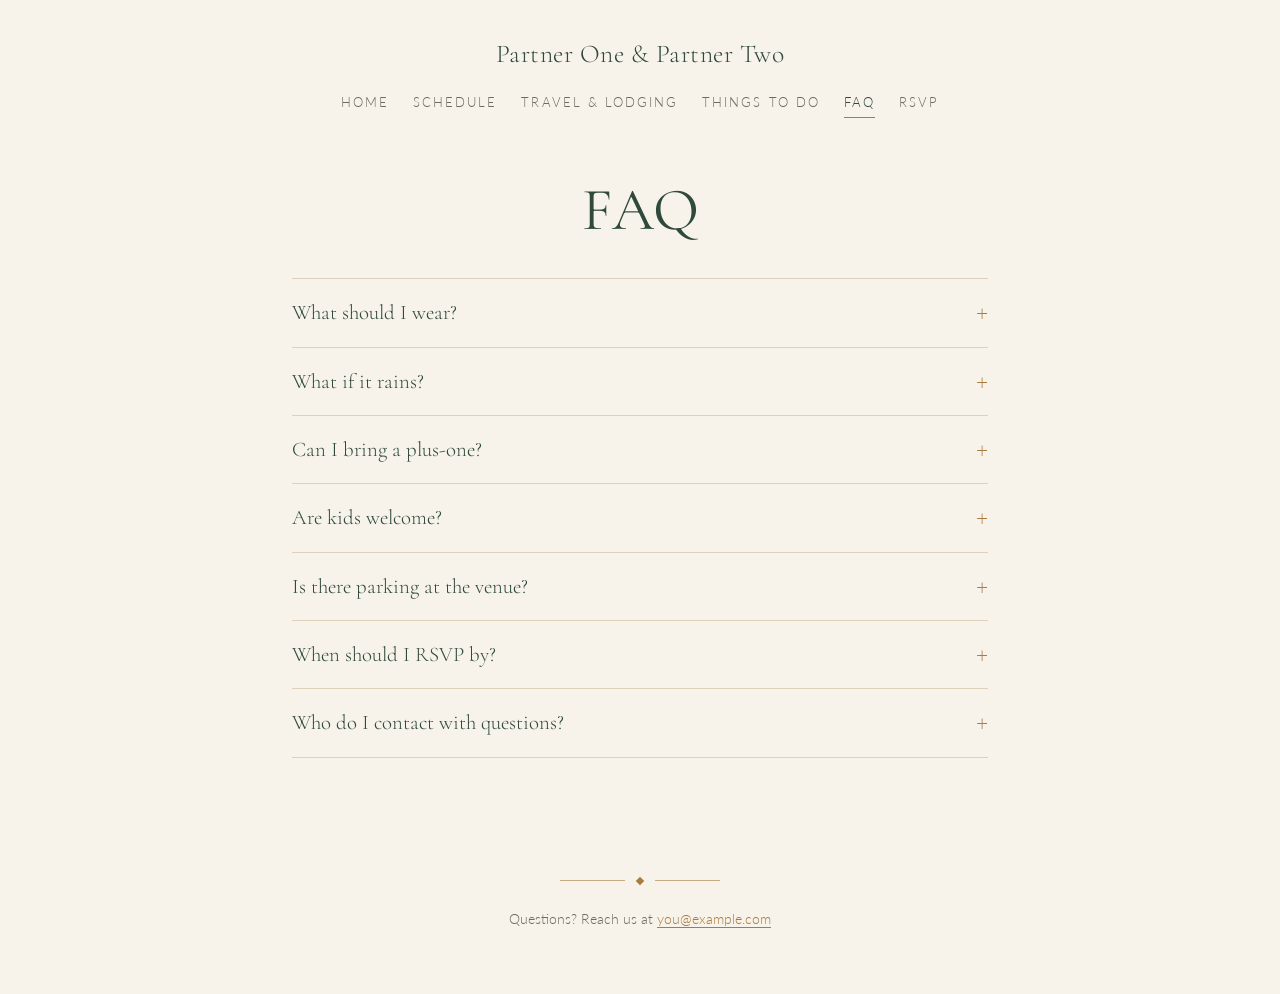
==== faq.html @ 651605bc "Initial wedding site: six pages, PNW palette, custom RSVP form Co-Authored-By: Claude Opus 5.5 <nore" ====
<!DOCTYPE html>
<html lang="en">
<head>
  <meta charset="utf-8">
  <meta name="viewport" content="width=device-width, initial-scale=1">
  <!-- Keeps the site out of Google/Bing search results -->
  <meta name="robots" content="noindex, nofollow">
  <title>FAQ &middot; Partner One &amp; Partner Two</title>
  <link rel="preconnect" href="https://fonts.googleapis.com">
  <link rel="preconnect" href="https://fonts.gstatic.com" crossorigin>
  <link href="https://fonts.googleapis.com/css2?family=Cormorant+Garamond:wght@400;500&family=Lato:wght@300;400;700&display=swap" rel="stylesheet">
  <link rel="stylesheet" href="css/style.css">
</head>
<body>

  <header class="site-header">
    <a class="site-title" href="index.html">Partner One &amp; Partner Two</a>
    <nav class="site-nav">
      <a href="index.html">Home</a>
      <a href="schedule.html">Schedule</a>
      <a href="travel.html">Travel &amp; Lodging</a>
      <a href="things-to-do.html">Things to Do</a>
      <a href="faq.html" aria-current="page">FAQ</a>
      <a href="rsvp.html">RSVP</a>
    </nav>
  </header>

  <main>
    <section class="page-intro">
      <h1>FAQ</h1>
    </section>

    <div class="faq">
      <details>
        <summary>What should I wear?</summary>
        <p>Dress code goes here (e.g. cocktail attire). The ceremony is outdoors on grass, so
        consider shoes that won't sink, and bring a layer &mdash; evenings get cool.</p>
      </details>
      <details>
        <summary>What if it rains?</summary>
        <p>We have a covered backup plan, so the celebration goes on either way.</p>
      </details>
      <details>
        <summary>Can I bring a plus-one?</summary>
        <p>Your invitation will list everyone we've reserved a seat for. If you have questions,
        just reach out to us.</p>
      </details>
      <details>
        <summary>Are kids welcome?</summary>
        <p>Your answer here.</p>
      </details>
      <details>
        <summary>Is there parking at the venue?</summary>
        <p>Your answer here. If there's a shuttle, mention pickup times and locations.</p>
      </details>
      <details>
        <summary>When should I RSVP by?</summary>
        <p>Please <a href="rsvp.html">RSVP</a> by Month Day, 2027.</p>
      </details>
      <details>
        <summary>Who do I contact with questions?</summary>
        <p>Email us at <a href="mailto:you@example.com">you@example.com</a>.</p>
      </details>
    </div>
  </main>

  <footer class="site-footer">
    <div class="divider"><span></span></div>
    <p>Questions? Reach us at <a href="mailto:you@example.com">you@example.com</a></p>
  </footer>
</body>
</html>
---- css/style.css ----
/* ==========================================================
   Wedding site styles
   Palette: Pacific Northwest greens + golden browns
   ========================================================== */

:root {
  --fir: #2f4a3a;         /* deep evergreen — headings, nav */
  --moss: #6b7f5e;        /* soft moss — accents */
  --sage: #dfe4d6;        /* pale sage — placeholder fills, panels */
  --gold: #a87b3f;        /* golden brown — links, rules */
  --bark: #6e5132;        /* darker brown — hover */
  --cream: #f7f3ea;       /* page background */
  --paper: #fffdf8;       /* cards */
  --ink: #2b2a26;         /* body text */
  --muted: #6f6a60;       /* secondary text */

  --serif: "Cormorant Garamond", Georgia, "Times New Roman", serif;
  --sans: "Lato", "Helvetica Neue", Arial, sans-serif;

  --max: 46rem;
}

* { box-sizing: border-box; }

html { -webkit-text-size-adjust: 100%; }

body {
  margin: 0;
  background: var(--cream);
  color: var(--ink);
  font-family: var(--sans);
  font-size: 1.0625rem;
  line-height: 1.7;
  font-weight: 300;
}

img { max-width: 100%; height: auto; display: block; }

a { color: var(--gold); text-decoration-thickness: 1px; text-underline-offset: 3px; }
a:hover { color: var(--bark); }

h1, h2, h3 {
  font-family: var(--serif);
  font-weight: 500;
  color: var(--fir);
  line-height: 1.2;
  margin: 0 0 0.5em;
}
h1 { font-size: clamp(2.4rem, 7vw, 3.75rem); font-weight: 400; }
h2 { font-size: clamp(1.7rem, 4.5vw, 2.25rem); margin-top: 2.25rem; }
h3 { font-size: 1.4rem; margin-top: 1.75rem; }

p { margin: 0 0 1.1em; }

strong { font-weight: 700; }

/* ---------- Header / nav ---------- */

.site-header {
  text-align: center;
  padding: 2rem 1rem 1rem;
}

.site-title {
  font-family: var(--serif);
  font-size: 1.6rem;
  color: var(--fir);
  text-decoration: none;
  letter-spacing: 0.02em;
}
.site-title:hover { color: var(--fir); }

.site-nav {
  margin-top: 0.75rem;
  display: flex;
  flex-wrap: wrap;
  justify-content: center;
  gap: 0.25rem 1.5rem;
}

.site-nav a {
  color: var(--muted);
  text-decoration: none;
  font-size: 0.8rem;
  letter-spacing: 0.16em;
  text-transform: uppercase;
  padding: 0.25rem 0;
  border-bottom: 1px solid transparent;
}
.site-nav a:hover { color: var(--fir); }
.site-nav a[aria-current="page"] {
  color: var(--fir);
  border-bottom-color: var(--gold);
}

/* ---------- Layout ---------- */

main {
  max-width: var(--max);
  margin: 0 auto;
  padding: 1rem 1.25rem 4rem;
}

.page-intro {
  text-align: center;
  margin: 1.5rem 0 2rem;
}
.page-intro p { color: var(--muted); }

/* Thin gold divider with a small center diamond */
.divider {
  display: flex;
  align-items: center;
  gap: 0.75rem;
  max-width: 10rem;
  margin: 1.5rem auto;
  color: var(--gold);
}
.divider::before, .divider::after {
  content: "";
  flex: 1;
  height: 1px;
  background: currentColor;
  opacity: 0.6;
}
.divider span {
  width: 6px; height: 6px;
  background: currentColor;
  transform: rotate(45deg);
}

/* ---------- Home hero ---------- */

.hero {
  text-align: center;
  margin-top: 1rem;
}
.hero .photo-placeholder, .hero img { margin-bottom: 2rem; }
.hero .eyebrow {
  font-size: 0.8rem;
  letter-spacing: 0.2em;
  text-transform: uppercase;
  color: var(--moss);
  margin-bottom: 0.5rem;
}
.hero .details {
  font-family: var(--serif);
  font-size: 1.35rem;
  color: var(--bark);
  margin: 0.25rem 0;
}

/* ---------- Photos & placeholders ---------- */

.photo {
  border-radius: 2px;
  overflow: hidden;
}

/* Placeholder box — delete these once real photos are in */
.photo-placeholder {
  display: flex;
  align-items: center;
  justify-content: center;
  background: var(--sage);
  color: var(--moss);
  font-size: 0.8rem;
  letter-spacing: 0.12em;
  text-transform: uppercase;
  border-radius: 2px;
  aspect-ratio: 1 / 1;
  width: 100%;
}

.ratio-wide   { aspect-ratio: 3 / 2; }
.ratio-banner { aspect-ratio: 16 / 7; }

img.ratio-wide, img.ratio-banner, img.ratio-square {
  width: 100%;
  object-fit: cover;
}
img.ratio-square { aspect-ratio: 1 / 1; }

.photo-row {
  display: grid;
  grid-template-columns: repeat(3, 1fr);
  gap: 0.75rem;
  margin: 2rem 0;
}
@media (max-width: 520px) {
  .photo-row { gap: 0.5rem; }
}

figure { margin: 2rem 0; }
figcaption {
  font-size: 0.85rem;
  color: var(--muted);
  text-align: center;
  margin-top: 0.5rem;
}

/* ---------- Schedule ---------- */

.timeline {
  list-style: none;
  padding: 0;
  margin: 1.5rem 0;
}
.timeline li {
  display: grid;
  grid-template-columns: 7rem 1fr;
  gap: 1.25rem;
  padding: 1.25rem 0;
  border-top: 1px solid rgba(168, 123, 63, 0.3);
}
.timeline li:last-child { border-bottom: 1px solid rgba(168, 123, 63, 0.3); }
.timeline .time {
  font-family: var(--serif);
  font-size: 1.25rem;
  color: var(--gold);
}
.timeline h3 { margin: 0 0 0.25rem; font-size: 1.3rem; }
.timeline p { margin: 0; color: var(--muted); }
@media (max-width: 520px) {
  .timeline li { grid-template-columns: 1fr; gap: 0.25rem; }
}

/* ---------- Cards (lodging, activities) ---------- */

.cards {
  display: grid;
  grid-template-columns: repeat(auto-fit, minmax(14rem, 1fr));
  gap: 1rem;
  margin: 1.5rem 0;
}
.card {
  background: var(--paper);
  border: 1px solid rgba(47, 74, 58, 0.12);
  padding: 1.25rem 1.25rem 0.5rem;
  border-radius: 2px;
}
.card h3 { margin-top: 0; font-size: 1.3rem; }
.card .meta {
  font-size: 0.8rem;
  letter-spacing: 0.1em;
  text-transform: uppercase;
  color: var(--moss);
  margin-bottom: 0.5rem;
}

/* ---------- FAQ ---------- */

.faq details {
  border-top: 1px solid rgba(168, 123, 63, 0.3);
  padding: 1rem 0;
}
.faq details:last-child { border-bottom: 1px solid rgba(168, 123, 63, 0.3); }
.faq summary {
  font-family: var(--serif);
  font-size: 1.3rem;
  color: var(--fir);
  cursor: pointer;
  list-style: none;
  display: flex;
  justify-content: space-between;
  gap: 1rem;
}
.faq summary::-webkit-details-marker { display: none; }
.faq summary::after {
  content: "+";
  color: var(--gold);
  font-family: var(--sans);
  font-weight: 300;
}
.faq details[open] summary::after { content: "–"; }
.faq details p { margin: 0.75rem 0 0; }

/* ---------- RSVP form ---------- */

.rsvp-form {
  background: var(--paper);
  border: 1px solid rgba(47, 74, 58, 0.12);
  padding: 2rem 1.5rem;
  border-radius: 2px;
}

.field { margin-bottom: 1.5rem; }
.field > label,
.field > legend {
  display: block;
  font-size: 0.8rem;
  letter-spacing: 0.14em;
  text-transform: uppercase;
  color: var(--fir);
  margin-bottom: 0.5rem;
  font-weight: 400;
}
fieldset.field { border: 0; padding: 0; margin-left: 0; margin-right: 0; }

.rsvp-form input[type="text"],
.rsvp-form input[type="email"],
.rsvp-form input[type="number"],
.rsvp-form select,
.rsvp-form textarea {
  width: 100%;
  font: inherit;
  color: var(--ink);
  background: var(--cream);
  border: 1px solid rgba(47, 74, 58, 0.25);
  border-radius: 2px;
  padding: 0.65rem 0.75rem;
}
.rsvp-form textarea { min-height: 6rem; resize: vertical; }
.rsvp-form input:focus,
.rsvp-form select:focus,
.rsvp-form textarea:focus {
  outline: none;
  border-color: var(--gold);
  box-shadow: 0 0 0 3px rgba(168, 123, 63, 0.18);
}

.field > label.choice {
  font-size: 1rem;
  letter-spacing: normal;
  text-transform: none;
  color: var(--ink);
  font-weight: 300;
}
.choice {
  display: flex;
  align-items: center;
  gap: 0.6rem;
  margin: 0.35rem 0;
  cursor: pointer;
}
.choice input { accent-color: var(--fir); width: 1.05rem; height: 1.05rem; }

.button {
  display: inline-block;
  font: inherit;
  font-size: 0.85rem;
  letter-spacing: 0.18em;
  text-transform: uppercase;
  color: var(--paper);
  background: var(--fir);
  border: 0;
  border-radius: 2px;
  padding: 0.9rem 2rem;
  cursor: pointer;
}
.button:hover { background: var(--moss); }
.button:disabled { opacity: 0.6; cursor: default; }

.form-message {
  text-align: center;
  padding: 2rem 1rem;
}
.form-message h2 { margin-top: 0; }
.form-error { color: #9a3b2b; margin-top: 1rem; }

/* ---------- Footer ---------- */

.site-footer {
  text-align: center;
  color: var(--muted);
  font-size: 0.85rem;
  padding: 2rem 1rem 3rem;
}

[hidden] { display: none !important; }
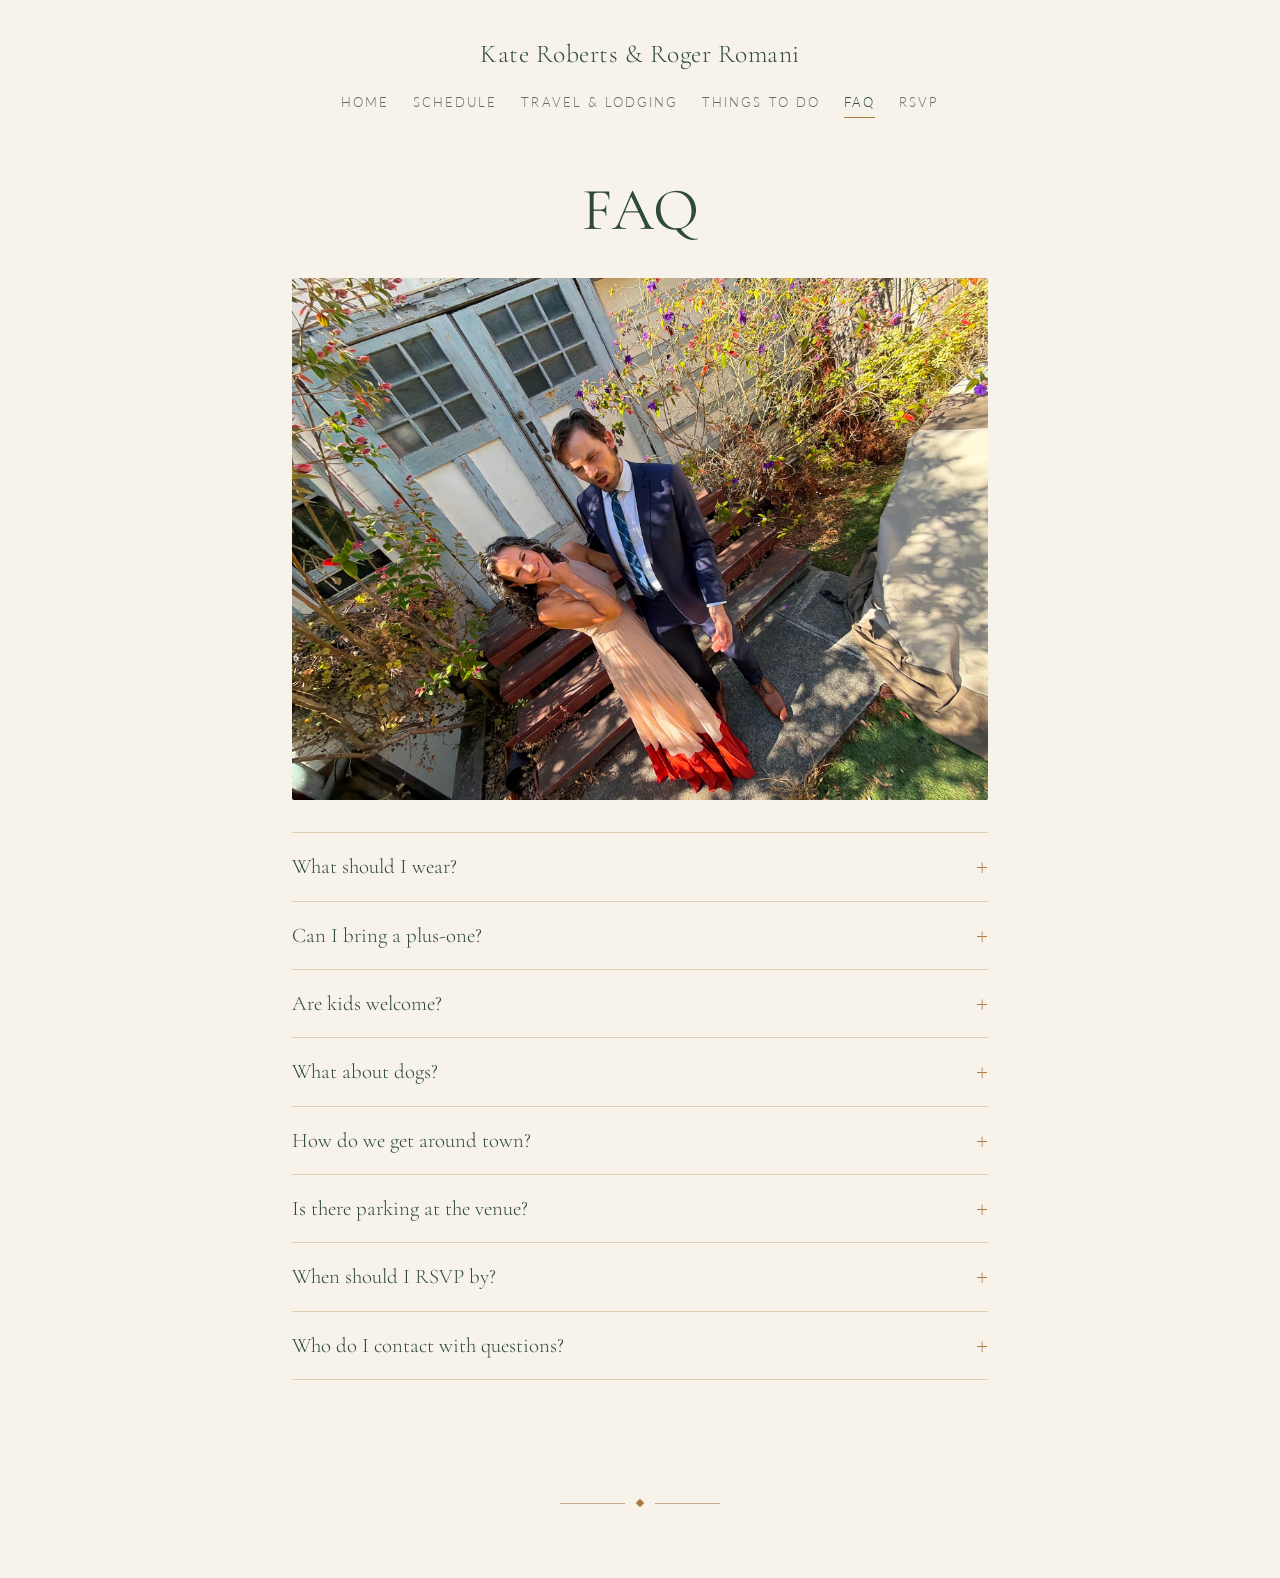
==== commit 8634e894: "Add real content and photos, reformat outdoor activities, hide footer contact Co-Authored-By: Claude" ====
--- a/faq.html
+++ b/faq.html
@@ -5,7 +5,7 @@
   <meta name="viewport" content="width=device-width, initial-scale=1">
   <!-- Keeps the site out of Google/Bing search results -->
   <meta name="robots" content="noindex, nofollow">
-  <title>FAQ &middot; Partner One &amp; Partner Two</title>
+  <title>FAQ &middot; Kate Roberts &amp; Roger Romani</title>
   <link rel="preconnect" href="https://fonts.googleapis.com">
   <link rel="preconnect" href="https://fonts.gstatic.com" crossorigin>
   <link href="https://fonts.googleapis.com/css2?family=Cormorant+Garamond:wght@400;500&family=Lato:wght@300;400;700&display=swap" rel="stylesheet">
@@ -14,7 +14,7 @@
 <body>
 
   <header class="site-header">
-    <a class="site-title" href="index.html">Partner One &amp; Partner Two</a>
+    <a class="site-title" href="index.html"> Kate Roberts &amp; Roger Romani</a>
     <nav class="site-nav">
       <a href="index.html">Home</a>
       <a href="schedule.html">Schedule</a>
@@ -30,16 +30,20 @@
       <h1>FAQ</h1>
     </section>
 
+    <figure>
+      <img class="photo" src="images/faq_image.jpg" alt="">
+    </figure>
+
     <div class="faq">
       <details>
         <summary>What should I wear?</summary>
-        <p>Dress code goes here (e.g. cocktail attire). The ceremony is outdoors on grass, so
-        consider shoes that won't sink, and bring a layer &mdash; evenings get cool.</p>
+        <p> We want people to wear what they will feel great in! We expect warm temperatures, 
+          so please feel feel free to dress appropriately for the weather. </p>
       </details>
-      <details>
+      <!-- <details>
         <summary>What if it rains?</summary>
         <p>We have a covered backup plan, so the celebration goes on either way.</p>
-      </details>
+      </details> -->
       <details>
         <summary>Can I bring a plus-one?</summary>
         <p>Your invitation will list everyone we've reserved a seat for. If you have questions,
@@ -47,15 +51,32 @@
       </details>
       <details>
         <summary>Are kids welcome?</summary>
-        <p>Your answer here.</p>
+        <p> Please reach out to us if you're looking to bring kids.
+        </p>
+      </details>
+      <details>
+        <summary>What about dogs?</summary>
+        <p> We love dogs, but ask that guests leave their dogs, cats, turtles, and any amphibious
+          pets at home. Llamas, porcupines, and small humpback whale breeds are welcome with an official
+          Emotional Support Animal (ESA) letter.
+        </p>
+      </details>
+      <details>
+        <summary>How do we get around town?</summary>
+        <p>Given that Winthrop is a small community with limited public transportation, we reccomend that
+          guests drive or rent a car if they are flying in. We will have shuttles to and from the town to
+          the wedding venue on the day of the wedding for those who do not want to drive.
+        </p>
       </details>
       <details>
         <summary>Is there parking at the venue?</summary>
-        <p>Your answer here. If there's a shuttle, mention pickup times and locations.</p>
+        <p>Yes! Access to the venue is via a privately maintained dirt road that should be passable to 
+          virtually all vehicles in good conditions. Parking will be in a grassy lot.
+        </p>
       </details>
       <details>
         <summary>When should I RSVP by?</summary>
-        <p>Please <a href="rsvp.html">RSVP</a> by Month Day, 2027.</p>
+        <p>Please <a href="rsvp.html">RSVP</a> by December 1, 2026.</p>
       </details>
       <details>
         <summary>Who do I contact with questions?</summary>
@@ -66,7 +87,7 @@
 
   <footer class="site-footer">
     <div class="divider"><span></span></div>
-    <p>Questions? Reach us at <a href="mailto:you@example.com">you@example.com</a></p>
+    <!-- <p>Questions? Reach us at <a href="mailto:you@example.com">you@example.com</a></p> -->
   </footer>
 </body>
 </html>
--- a/css/style.css
+++ b/css/style.css
@@ -368,3 +368,44 @@
 }
 
 [hidden] { display: none !important; }
+
+/* Activity options inside a schedule item (e.g. hiking / climbing) */
+.timeline .activity {
+  border-left: 2px solid var(--gold);
+  padding: 0.1rem 0 0.1rem 1rem;
+  margin-top: 1.25rem;
+}
+.timeline .activity p { margin-top: 0.4rem; }
+.activity-type {
+  font-size: 0.75rem;
+  letter-spacing: 0.16em;
+  text-transform: uppercase;
+  color: var(--moss) !important;
+  margin: 0 !important;
+}
+.activity h4 {
+  font-family: var(--serif);
+  font-weight: 500;
+  font-size: 1.2rem;
+  color: var(--fir);
+  margin: 0.1rem 0 0;
+}
+.activity-stats { font-size: 0.9rem; color: var(--bark) !important; }
+.routes {
+  list-style: none;
+  padding: 0;
+  margin: 0.5rem 0 0;
+}
+.routes li {
+  display: flex;
+  justify-content: space-between;
+  gap: 1rem;
+  padding: 0.35rem 0;
+  border-bottom: 1px dotted rgba(168, 123, 63, 0.4);
+  color: var(--ink);
+}
+.routes .grade {
+  color: var(--bark);
+  font-size: 0.9rem;
+  white-space: nowrap;
+}
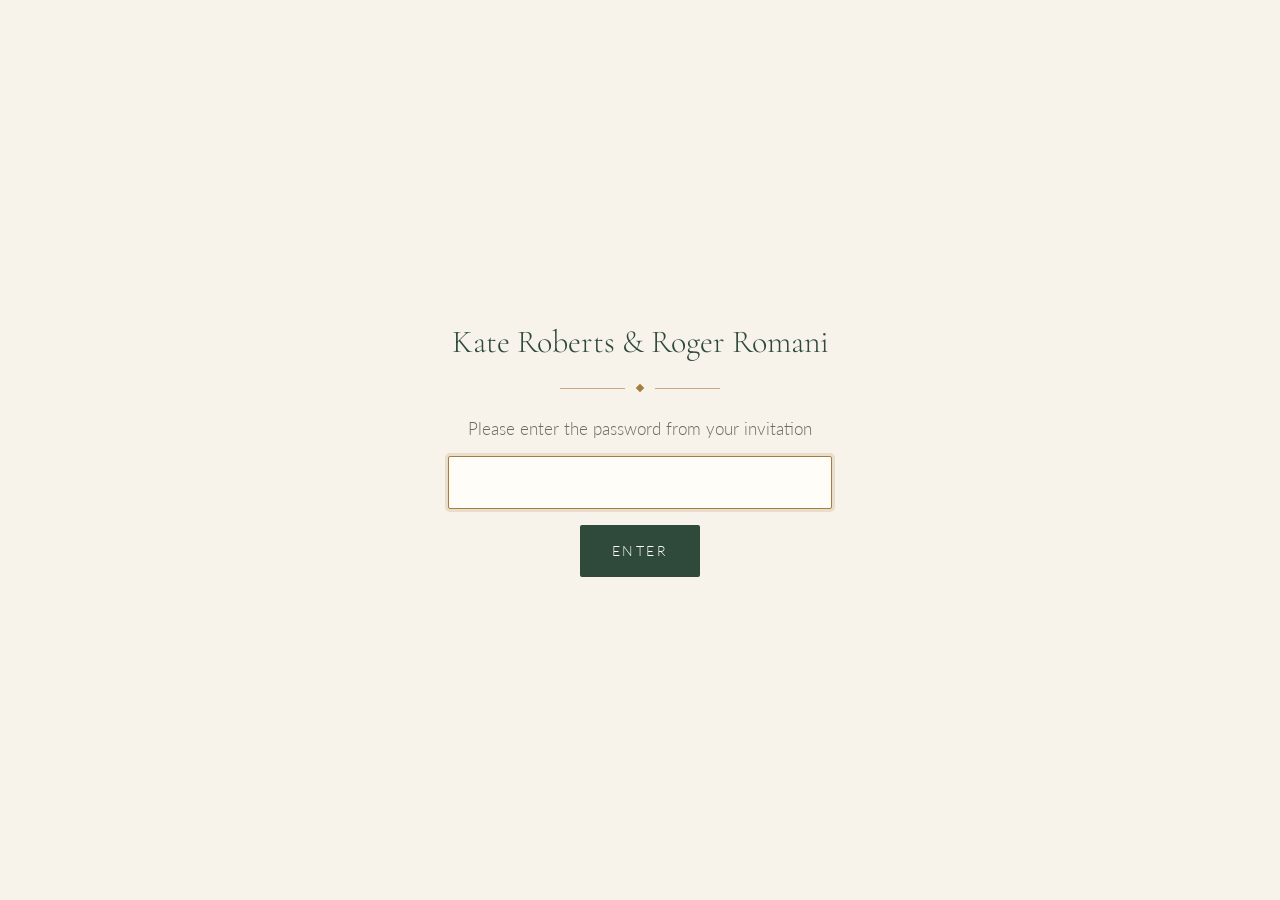
==== commit 40544f12: "Add password screen; fix placeholder names on schedule and things-to-do Co-Authored-By: Claude Opus " ====
--- a/faq.html
+++ b/faq.html
@@ -10,6 +10,7 @@
   <link rel="preconnect" href="https://fonts.gstatic.com" crossorigin>
   <link href="https://fonts.googleapis.com/css2?family=Cormorant+Garamond:wght@400;500&family=Lato:wght@300;400;700&display=swap" rel="stylesheet">
   <link rel="stylesheet" href="css/style.css">
+  <script src="js/gate.js"></script>
 </head>
 <body>
 
--- a/css/style.css
+++ b/css/style.css
@@ -409,3 +409,48 @@
   font-size: 0.9rem;
   white-space: nowrap;
 }
+
+/* ---------- Password screen ---------- */
+
+html.locked body > *:not(.gate) { display: none; }
+
+.gate {
+  min-height: 100vh;
+  display: flex;
+  align-items: center;
+  justify-content: center;
+  padding: 1.5rem;
+}
+.gate-form {
+  width: 100%;
+  max-width: 24rem;
+  text-align: center;
+}
+.gate-title {
+  font-family: var(--serif);
+  font-size: 2rem;
+  color: var(--fir);
+  line-height: 1.2;
+  margin: 0;
+}
+.gate-form label {
+  display: block;
+  color: var(--muted);
+  margin-bottom: 0.75rem;
+}
+.gate-form input {
+  width: 100%;
+  font: inherit;
+  text-align: center;
+  color: var(--ink);
+  background: var(--paper);
+  border: 1px solid rgba(47, 74, 58, 0.25);
+  border-radius: 2px;
+  padding: 0.7rem 0.75rem;
+  margin-bottom: 1rem;
+}
+.gate-form input:focus {
+  outline: none;
+  border-color: var(--gold);
+  box-shadow: 0 0 0 3px rgba(168, 123, 63, 0.18);
+}
